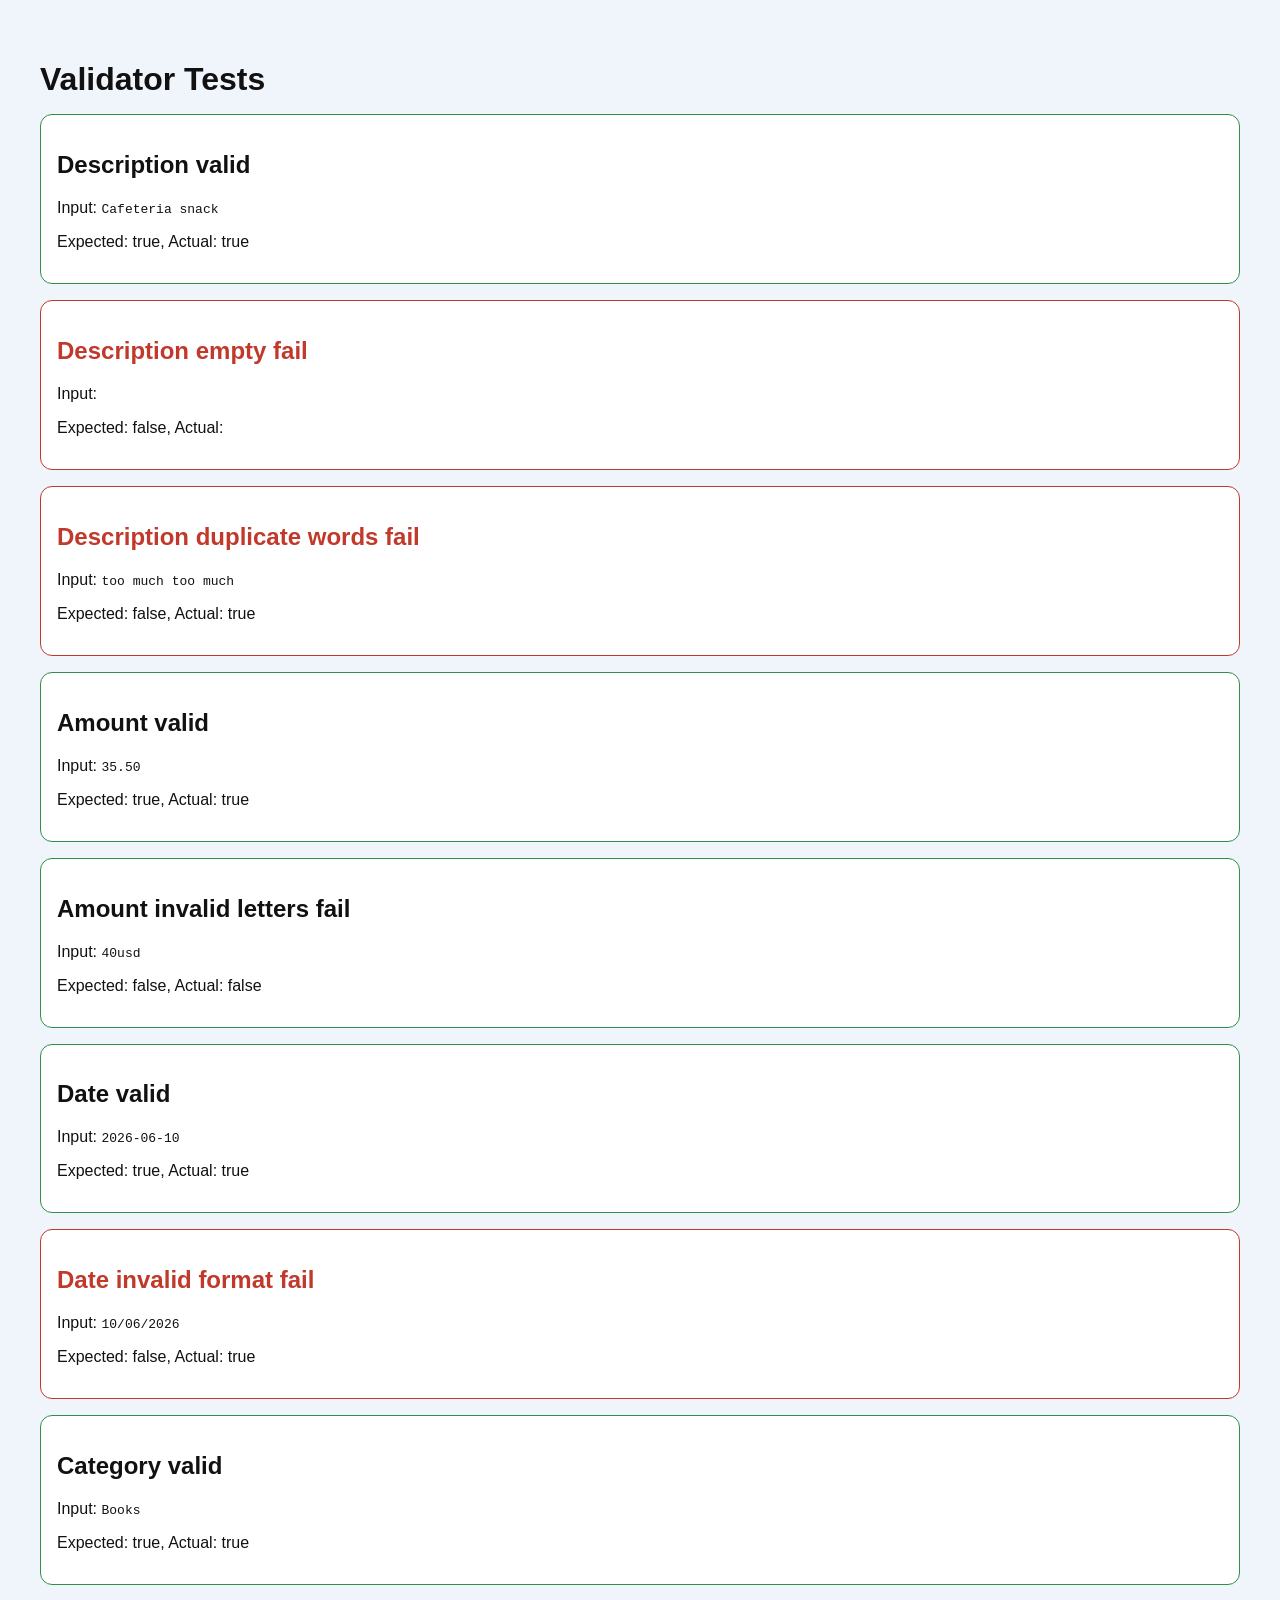
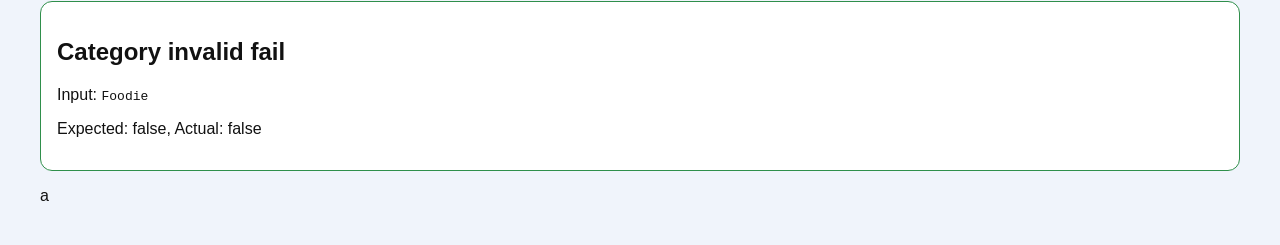
==== tests.html @ 69b7ac0d "first commit" ====
<!DOCTYPE html>
<html lang="en">
<head>
  <meta charset="UTF-8" />
  <meta name="viewport" content="width=device-width, initial-scale=1.0" />
  <title>Student Finance Tracker Tests</title>
  <style>
    body { font-family: Arial, sans-serif; padding: 2rem; background: #f0f4fb; color: #111; }
    h1 { margin-bottom: 1rem; }
    .result { padding: 1rem; margin-bottom: 1rem; border-radius: 0.75rem; background: #fff; border: 1px solid #d2d8e4; }
    .pass { border-color: #2f8f4b; }
    .fail { border-color: #c0392b; }
    .fail h2 { color: #c0392b; }
  </style>
</head>
<body>
  <h1>Validator Tests</h1>
  <div id="results"></div>
  <script src="scripts/validators.js"></script>a
  <script>
    const cases = [
      {name: 'Description valid', fn: validators.validateDescription, input: 'Cafeteria snack', expected: true},
      {name: 'Description empty fail', fn: validators.validateDescription, input: '', expected: false},
      {name: 'Description duplicate words fail', fn: validators.validateDescription, input: 'too much too much', expected: false},
      {name: 'Amount valid', fn: validators.validateAmount, input: '35.50', expected: true},
      {name: 'Amount invalid letters fail', fn: validators.validateAmount, input: '40usd', expected: false},
      {name: 'Date valid', fn: validators.validateDate, input: '2026-06-10', expected: true},
      {name: 'Date invalid format fail', fn: validators.validateDate, input: '10/06/2026', expected: false},
      {name: 'Category valid', fn: validators.validateCategory, input: 'Books', expected: true},
      {name: 'Category invalid fail', fn: validators.validateCategory, input: 'Foodie', expected: false}
    ];

    const results = document.getElementById('results');
    cases.forEach(test => {
      const passed = test.fn(test.input) === test.expected;
      const wrapper = document.createElement('div');
      wrapper.className = 'result ' + (passed ? 'pass' : 'fail');
      wrapper.innerHTML = `<h2>${test.name}</h2><p>Input: <code>${test.input}</code></p><p>Expected: ${test.expected}, Actual: ${test.fn(test.input)}</p>`;
      results.appendChild(wrapper);
    });
  </script>
</body>
</html>
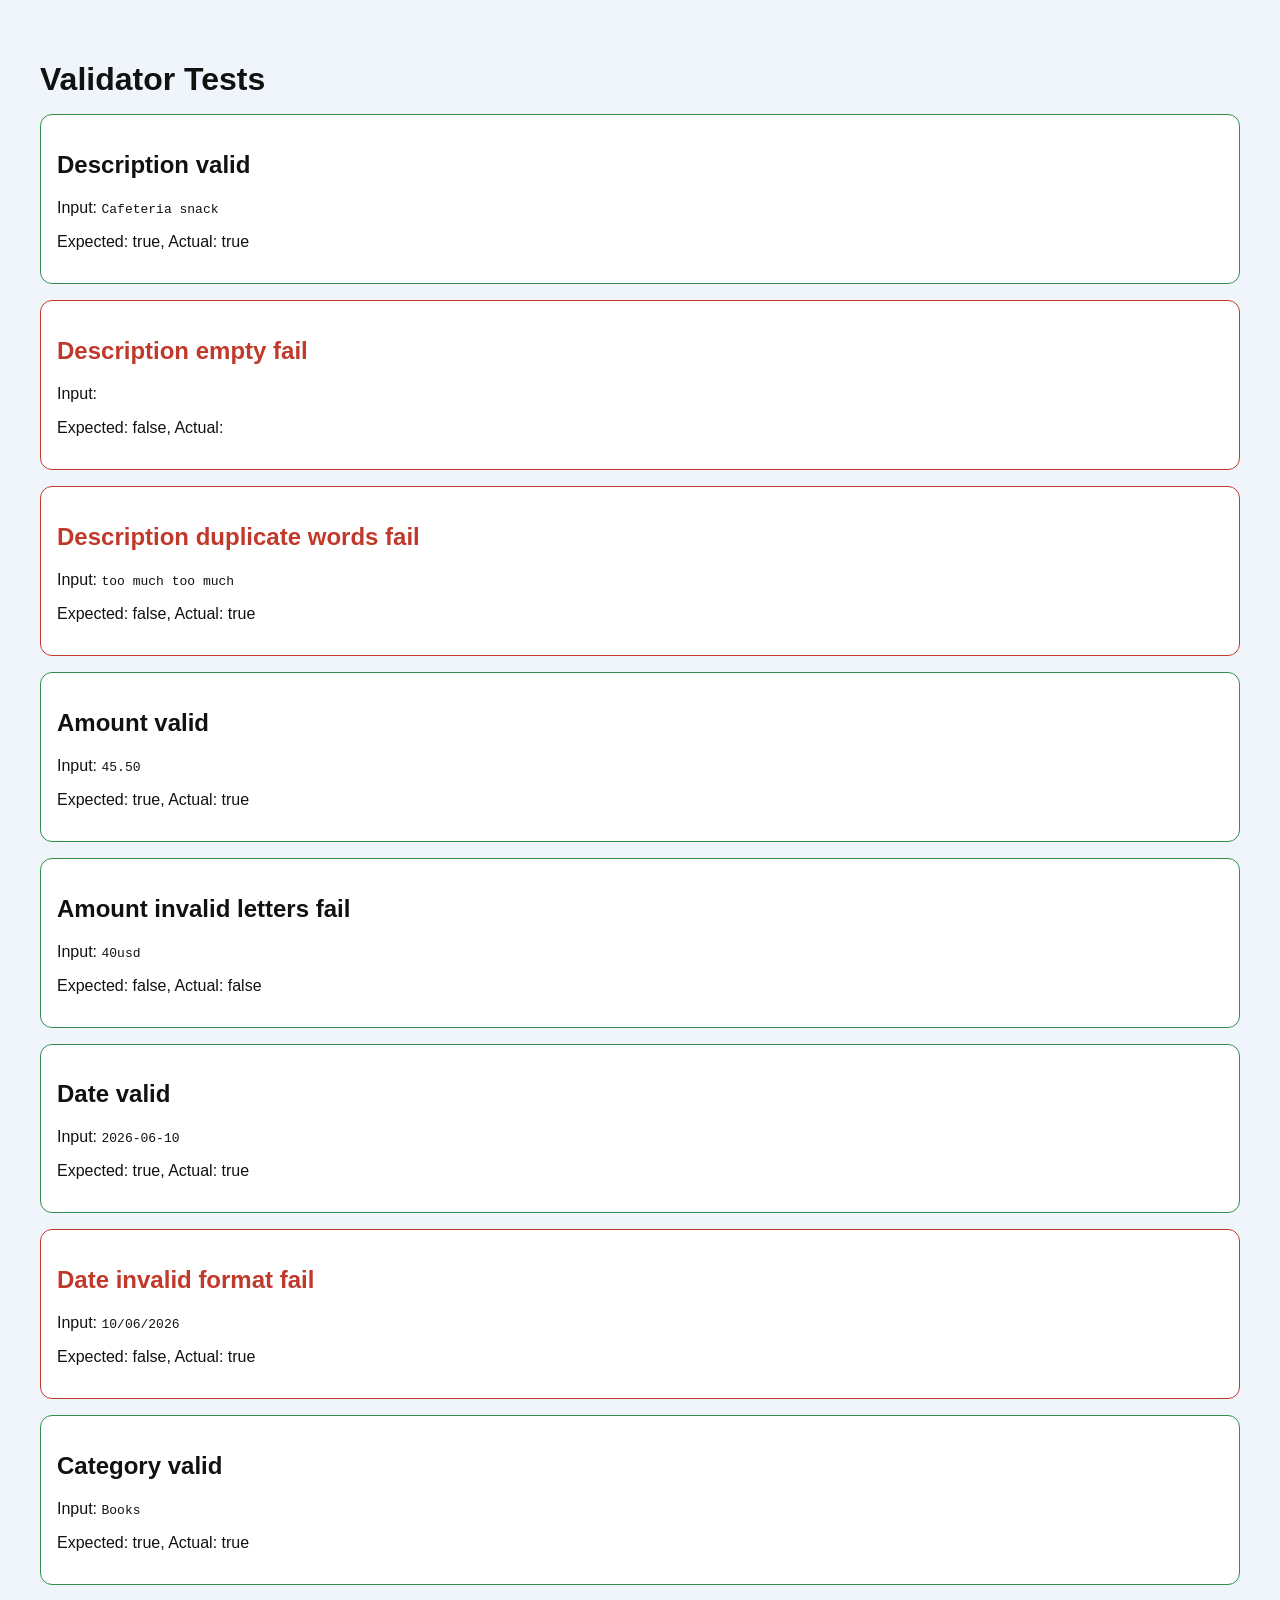
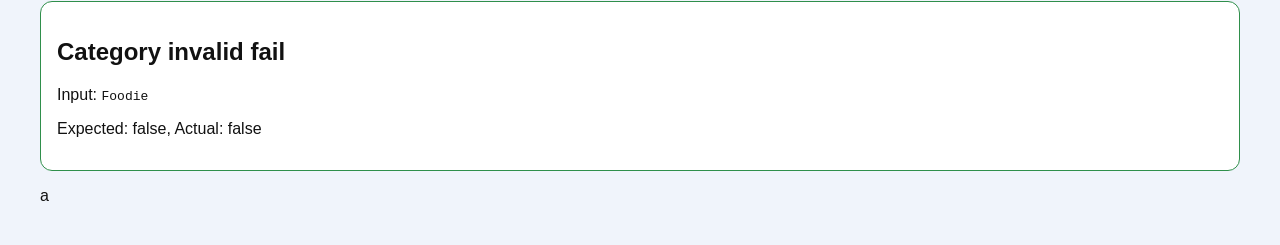
==== commit 8549c1c2: "two" ====
--- a/tests.html
+++ b/tests.html
@@ -1,43 +1,43 @@
-<!DOCTYPE html>
-<html lang="en">
-<head>
-  <meta charset="UTF-8" />
-  <meta name="viewport" content="width=device-width, initial-scale=1.0" />
-  <title>Student Finance Tracker Tests</title>
-  <style>
-    body { font-family: Arial, sans-serif; padding: 2rem; background: #f0f4fb; color: #111; }
-    h1 { margin-bottom: 1rem; }
-    .result { padding: 1rem; margin-bottom: 1rem; border-radius: 0.75rem; background: #fff; border: 1px solid #d2d8e4; }
-    .pass { border-color: #2f8f4b; }
-    .fail { border-color: #c0392b; }
-    .fail h2 { color: #c0392b; }
-  </style>
-</head>
-<body>
-  <h1>Validator Tests</h1>
-  <div id="results"></div>
-  <script src="scripts/validators.js"></script>a
-  <script>
-    const cases = [
-      {name: 'Description valid', fn: validators.validateDescription, input: 'Cafeteria snack', expected: true},
-      {name: 'Description empty fail', fn: validators.validateDescription, input: '', expected: false},
-      {name: 'Description duplicate words fail', fn: validators.validateDescription, input: 'too much too much', expected: false},
-      {name: 'Amount valid', fn: validators.validateAmount, input: '35.50', expected: true},
-      {name: 'Amount invalid letters fail', fn: validators.validateAmount, input: '40usd', expected: false},
-      {name: 'Date valid', fn: validators.validateDate, input: '2026-06-10', expected: true},
-      {name: 'Date invalid format fail', fn: validators.validateDate, input: '10/06/2026', expected: false},
-      {name: 'Category valid', fn: validators.validateCategory, input: 'Books', expected: true},
-      {name: 'Category invalid fail', fn: validators.validateCategory, input: 'Foodie', expected: false}
-    ];
-
-    const results = document.getElementById('results');
-    cases.forEach(test => {
-      const passed = test.fn(test.input) === test.expected;
-      const wrapper = document.createElement('div');
-      wrapper.className = 'result ' + (passed ? 'pass' : 'fail');
-      wrapper.innerHTML = `<h2>${test.name}</h2><p>Input: <code>${test.input}</code></p><p>Expected: ${test.expected}, Actual: ${test.fn(test.input)}</p>`;
-      results.appendChild(wrapper);
-    });
-  </script>
-</body>
-</html>
+<!DOCTYPE html>
+<html lang="en">
+<head>
+  <meta charset="UTF-8" />
+  <meta name="viewport" content="width=device-width, initial-scale=1.0" />
+  <title>Student Finance Tracker Tests</title>
+  <style>
+    body { font-family: Arial, sans-serif; padding: 2rem; background: #f0f4fb; color: #111; }
+    h1 { margin-bottom: 1rem; }
+    .result { padding: 1rem; margin-bottom: 1rem; border-radius: 0.75rem; background: #fff; border: 1px solid #d2d8e4; }
+    .pass { border-color: #2f8f4b; }
+    .fail { border-color: #c0392b; }
+    .fail h2 { color: #c0392b; }
+  </style>
+</head>
+<body>
+  <h1>Validator Tests</h1>
+  <div id="results"></div>
+  <script src="scripts/validators.js"></script>a
+  <script>
+    const cases = [
+      {name: 'Description valid', fn: validators.validateDescription, input: 'Cafeteria snack', expected: true},
+      {name: 'Description empty fail', fn: validators.validateDescription, input: '', expected: false},
+      {name: 'Description duplicate words fail', fn: validators.validateDescription, input: 'too much too much', expected: false},
+      {name: 'Amount valid', fn: validators.validateAmount, input: '45.50', expected: true},
+      {name: 'Amount invalid letters fail', fn: validators.validateAmount, input: '40usd', expected: false},
+      {name: 'Date valid', fn: validators.validateDate, input: '2026-06-10', expected: true},
+      {name: 'Date invalid format fail', fn: validators.validateDate, input: '10/06/2026', expected: false},
+      {name: 'Category valid', fn: validators.validateCategory, input: 'Books', expected: true},
+      {name: 'Category invalid fail', fn: validators.validateCategory, input: 'Foodie', expected: false}
+    ];
+
+    const results = document.getElementById('results');
+    cases.forEach(test => {
+      const passed = test.fn(test.input) === test.expected;
+      const wrapper = document.createElement('div');
+      wrapper.className = 'result ' + (passed ? 'pass' : 'fail');
+      wrapper.innerHTML = `<h2>${test.name}</h2><p>Input: <code>${test.input}</code></p><p>Expected: ${test.expected}, Actual: ${test.fn(test.input)}</p>`;
+      results.appendChild(wrapper);
+    });
+  </script>
+</body>
+</html>
